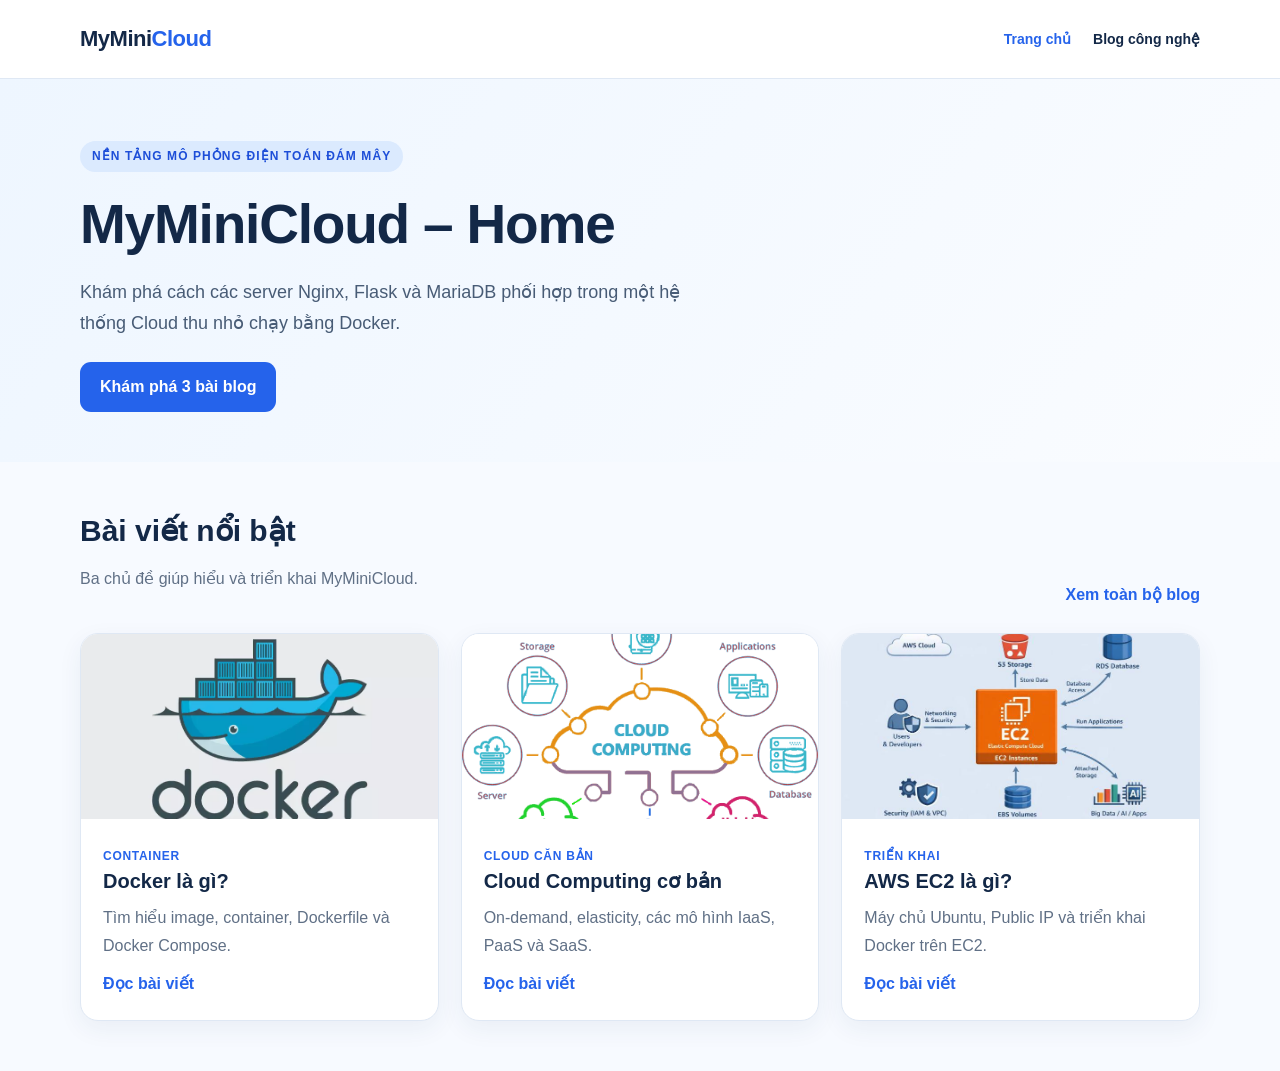
==== web-frontend-server/html/index.html @ 6885541c "TV1" ====
<!DOCTYPE html>
<html lang="vi">
<head>
  <meta charset="UTF-8">
  <meta name="viewport" content="width=device-width, initial-scale=1">
  <meta name="description" content="MyMiniCloud - khám phá Docker, Cloud Computing và AWS EC2.">
  <title>MyMiniCloud – Home</title>
  <link rel="stylesheet" href="assets/styles.css">
</head>
<body>
  <header class="site-header">
    <div class="container header-inner">
      <a class="brand" href="index.html">MyMini<span>Cloud</span></a>
      <nav class="site-nav" aria-label="Điều hướng chính">
        <a href="index.html" aria-current="page">Trang chủ</a>
        <a href="blog/index.html">Blog công nghệ</a>
      </nav>
    </div>
  </header>
  <main>
    <section class="hero">
      <div class="container hero-grid">
        <div>
          <span class="eyebrow">Nền tảng mô phỏng điện toán đám mây</span>
          <h1>MyMiniCloud – Home</h1>
          <p class="lead">Khám phá cách các server Nginx, Flask và MariaDB
             phối hợp trong một hệ thống Cloud thu nhỏ chạy bằng Docker.</p>
          <div class="actions"><a class="button" href="blog/index.html">Khám phá 3 bài blog</a></div>
        </div>
      </div>
    </section>
    <section class="section container" aria-labelledby="blog-heading">
      <div class="section-head"><div><h2 id="blog-heading">Bài viết nổi bật</h2>
        <p>Ba chủ đề giúp hiểu và triển khai MyMiniCloud.</p></div>
        <a class="text-link" href="blog/index.html">Xem toàn bộ blog</a></div>
      <div class="card-grid">
        <article class="card"><img src="images/docker.jpg" alt="Các container Docker được sắp xếp thành cụm">
          <div class="card-content"><span class="tag">Container</span><h3>Docker là gì?</h3>
            <p>Tìm hiểu image, container, Dockerfile và Docker Compose.</p>
            <a class="text-link" href="blog/blog1.html">Đọc bài viết</a></div></article>
        <article class="card"><img src="images/cloud.jpg" alt="Các máy chủ được kết nối qua đám mây">
          <div class="card-content"><span class="tag">Cloud căn bản</span><h3>Cloud Computing cơ bản</h3>
            <p>On-demand, elasticity, các mô hình IaaS, PaaS và SaaS.</p>
            <a class="text-link" href="blog/blog2.html">Đọc bài viết</a></div></article>
        <article class="card"><img src="images/aws.jpg" alt="Minh họa máy chủ EC2 triển khai trên cloud">
          <div class="card-content"><span class="tag">Triển khai</span><h3>AWS EC2 là gì?</h3>
            <p>Máy chủ Ubuntu, Public IP và triển khai Docker trên EC2.</p>
            <a class="text-link" href="blog/blog3.html">Đọc bài viết</a></div></article>
      </div>
    </section>
  </main>
</body>
</html>
---- web-frontend-server/html/assets/styles.css ----
/* =========================================================
   MYMINICLOUD - GIAO DIỆN WEB TĨNH
   Font hỗ trợ tiếng Việt: Segoe UI (không phụ thuộc CDN)
   ========================================================= */

/* 1. BIẾN MÀU SẮC VÀ THIẾT KẾ */
:root {
    --navy: #132847;
    --blue: #2563eb;
    --sky: #eff6ff;
    --ink: #26354a;
    --muted: #607086;
    --line: #dfe8f4;
    --white: #fff;
    --bg: #f7faff;
    --radius: 18px;
}

/* 2. THIẾT LẬP CHUNG VÀ FONT TIẾNG VIỆT */
* {
    box-sizing: border-box;
}

html {
    scroll-behavior: smooth;
}

body {
    margin: 0;
    background: var(--bg);
    color: var(--ink);
    font-family: "Segoe UI", "Noto Sans", Arial, sans-serif;
    font-size: 16px;
    line-height: 1.75;
}

a {
    color: var(--blue);
    text-decoration: none;
}

a:hover {
    text-decoration: underline;
}

a:focus-visible {
    outline: 3px solid #f4b544;
    outline-offset: 3px;
}

img {
    max-width: 100%;
    height: auto;
    display: block;
}

.container {
    width: min(1120px, calc(100% - 40px));
    margin: auto;
}

/* 3. HEADER VÀ THANH ĐIỀU HƯỚNG */
.site-header {
    background: #fff;
    border-bottom: 1px solid var(--line);
}

.header-inner {
    min-height: 78px;
    display: flex;
    align-items: center;
    justify-content: space-between;
    gap: 18px;
}

.brand {
    font-size: 22px;
    font-weight: 800;
    color: var(--navy);
    letter-spacing: -0.5px;
}

.brand span {
    color: var(--blue);
}

.site-nav {
    display: flex;
    gap: 22px;
    flex-wrap: wrap;
    font-size: 14px;
    font-weight: 700;
}

.site-nav a {
    color: var(--navy);
}

.site-nav a[aria-current="page"] {
    color: var(--blue);
}

/* 4. HERO, TIÊU ĐỀ VÀ NÚT BẤM */
.hero {
    padding: 62px 0 50px;
    background: linear-gradient(125deg, #eef6ff, #fafcff);
}

.hero-grid {
    display: grid;
    grid-template-columns: 1.25fr 0.75fr;
    align-items: center;
    gap: 44px;
}

.eyebrow {
    display: inline-block;
    padding: 5px 12px;
    border-radius: 99px;
    background: #dbeafe;
    color: #1d4ed8;
    font-size: 12px;
    letter-spacing: 0.09em;
    text-transform: uppercase;
    font-weight: 800;
}

h1,
h2,
h3 {
    color: var(--navy);
    line-height: 1.25;
    font-family: "Segoe UI", "Noto Sans", Arial, sans-serif;
}

h1 {
    font-size: clamp(34px, 5vw, 55px);
    letter-spacing: -1.2px;
    margin: 18px 0;
}

h2 {
    font-size: clamp(23px, 3vw, 30px);
    margin: 0 0 14px;
}

h3 {
    font-size: 20px;
    margin: 0 0 8px;
}

.lead {
    font-size: 18px;
    color: #485c76;
    max-width: 640px;
}

.button {
    display: inline-block;
    padding: 11px 20px;
    border-radius: 11px;
    background: var(--blue);
    color: #fff;
    font-weight: 700;
}

.button:hover {
    background: #1d4ed8;
    text-decoration: none;
}

.button-outline {
    background: #fff;
    border: 1px solid #b4c9ed;
    color: var(--navy);
}

.actions {
    display: flex;
    gap: 12px;
    flex-wrap: wrap;
    margin-top: 22px;
}

/* 5. CÁC KHUNG THÔNG TIN */
.hero-panel,
.card,
.article,
.sidebar,
.info-box {
    background: #fff;
    border: 1px solid var(--line);
    border-radius: var(--radius);
}

.hero-panel {
    padding: 26px;
    box-shadow: 0 14px 40px #1f4a8b12;
}

.stat {
    padding: 10px 0;
    border-bottom: 1px solid var(--line);
}

.stat:last-child {
    border-bottom: 0;
}

.stat strong {
    display: block;
    color: var(--blue);
    font-size: 22px;
}

/* 6. DANH SÁCH BÀI VIẾT VÀ CARD */
.section {
    padding: 50px 0;
}

.section-head {
    display: flex;
    justify-content: space-between;
    align-items: end;
    gap: 12px;
    margin-bottom: 24px;
}

.section-head p,
.muted {
    color: var(--muted);
}

.card-grid {
    display: grid;
    grid-template-columns: repeat(3, 1fr);
    gap: 22px;
}

.card {
    overflow: hidden;
    box-shadow: 0 8px 25px #213b6010;
    transition: transform 0.2s, box-shadow 0.2s;
}

.card:hover {
    transform: translateY(-4px);
    box-shadow: 0 14px 28px #1f4a8b20;
}

.card img {
    width: 100%;
    height: 185px;
    object-fit: cover;
    background: var(--sky);
}

.card-content {
    padding: 22px;
}

.card-content p {
    margin: 10px 0;
    color: var(--muted);
}

.tag {
    font-size: 12px;
    font-weight: 800;
    letter-spacing: 0.06em;
    text-transform: uppercase;
    color: var(--blue);
}

.text-link {
    font-weight: 700;
}

/* 7. TRANG CHI TIẾT BÀI BLOG */
.breadcrumb {
    padding: 25px 0 8px;
    font-size: 14px;
    color: var(--muted);
}

.breadcrumb a {
    color: #3d5d87;
}

.article-header {
    padding: 20px 0 32px;
}

.article-header h1 {
    font-size: clamp(32px, 4vw, 46px);
    max-width: 800px;
}

.article-meta {
    font-size: 14px;
    color: var(--muted);
}

.article-grid {
    display: grid;
    grid-template-columns: minmax(0, 1fr) 265px;
    gap: 27px;
    align-items: start;
    padding-bottom: 60px;
}

.article {
    padding: 30px;
}

.article-hero {
    width: 100%;
    height: auto;
    max-height: 340px;
    object-fit: contain;
    background: #edf4ff;
    border-radius: 14px;
    margin-bottom: 30px;
}

.article h2 {
    margin: 35px 0 12px;
    font-size: 25px;
}

.article h2:first-of-type {
    margin-top: 10px;
}

.article p {
    margin: 0 0 16px;
}

.article ul,
.article ol {
    padding-left: 24px;
}

.article li {
    margin: 7px 0;
}

/* 8. SIDEBAR, GHI CHÚ VÀ BẢNG NỘI DUNG */
.sidebar {
    position: sticky;
    top: 18px;
    padding: 23px;
}

.sidebar h2 {
    font-size: 18px;
}

.sidebar a {
    display: block;
    padding: 8px 0;
    border-bottom: 1px solid var(--line);
    font-size: 14px;
}

.sidebar a:last-child {
    border-bottom: none;
}

.info-box {
    padding: 18px 22px;
    margin: 23px 0;
    background: #f0f7ff;
    border-color: #c8dbf8;
}

.info-box strong {
    color: #1d4ed8;
}

.content-table {
    width: 100%;
    border-collapse: collapse;
    margin: 18px 0 24px;
}

.content-table th,
.content-table td {
    border: 1px solid var(--line);
    padding: 10px 12px;
    text-align: left;
}

.content-table th {
    background: #eff6ff;
    color: var(--navy);
}

.code-sample {
    padding: 17px 20px;
    overflow-x: auto;
    border-radius: 12px;
    background: #14233c;
    color: #e7f0ff;
    font-size: 14px;
    line-height: 1.5;
}

.post-nav {
    display: flex;
    gap: 12px;
    flex-wrap: wrap;
    padding-top: 20px;
    border-top: 1px solid var(--line);
    margin-top: 34px;
}

/* 9. FOOTER */
.site-footer {
    padding: 30px 0;
    background: #132847;
    color: #d8e7ff;
    font-size: 14px;
}

.footer-inner {
    display: flex;
    justify-content: space-between;
    gap: 14px;
    flex-wrap: wrap;
}

.site-footer a {
    color: #fff;
}

/* 10. RESPONSIVE - TABLET */
@media (max-width: 860px) {
    .hero-grid,
    .article-grid {
        grid-template-columns: 1fr;
    }

    .sidebar {
        position: static;
    }

    .card-grid {
        grid-template-columns: repeat(2, 1fr);
    }
}

/* 11. RESPONSIVE - ĐIỆN THOẠI */
@media (max-width: 580px) {
    .container {
        width: min(100% - 28px, 1120px);
    }

    .header-inner {
        padding: 15px 0;
        align-items: flex-start;
        flex-direction: column;
    }

    .card-grid {
        grid-template-columns: 1fr;
    }

    .hero {
        padding: 42px 0;
    }

    .article {
        padding: 20px;
    }

    .article h2 {
        font-size: 22px;
    }

    .section-head {
        align-items: flex-start;
        flex-direction: column;
    }
}
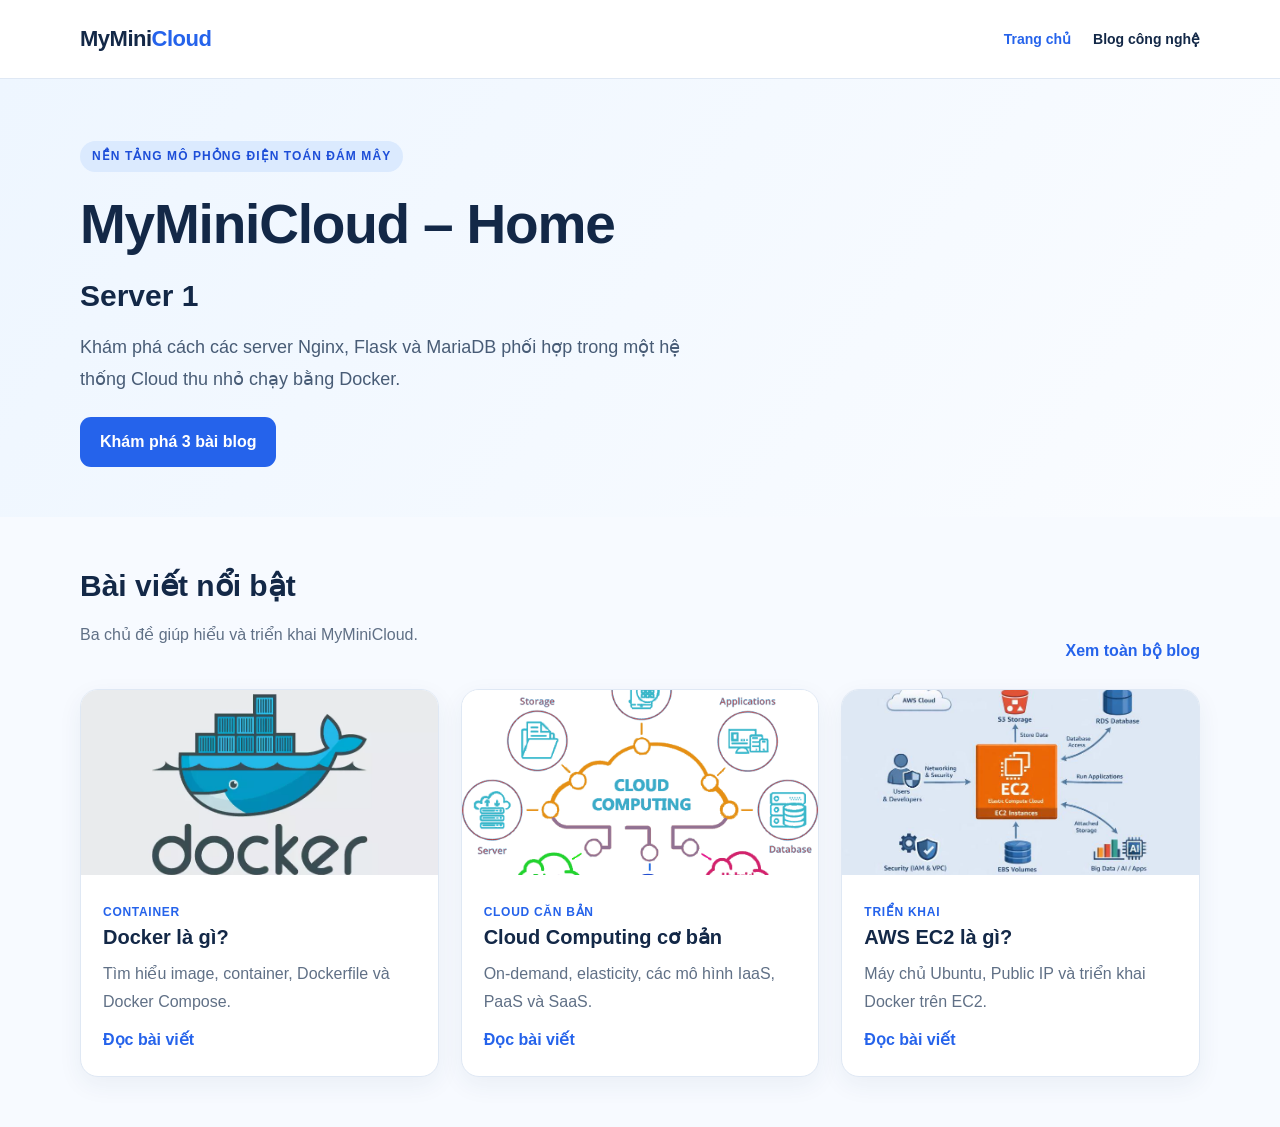
==== commit 2d0d45cc: "chore: integrate tv1 and tv2 deliverables" ====
--- a/web-frontend-server/html/index.html
+++ b/web-frontend-server/html/index.html
@@ -23,6 +23,7 @@
         <div>
           <span class="eyebrow">Nền tảng mô phỏng điện toán đám mây</span>
           <h1>MyMiniCloud – Home</h1>
+          <h2>Server 1</h2>
           <p class="lead">Khám phá cách các server Nginx, Flask và MariaDB
              phối hợp trong một hệ thống Cloud thu nhỏ chạy bằng Docker.</p>
           <div class="actions"><a class="button" href="blog/index.html">Khám phá 3 bài blog</a></div>
